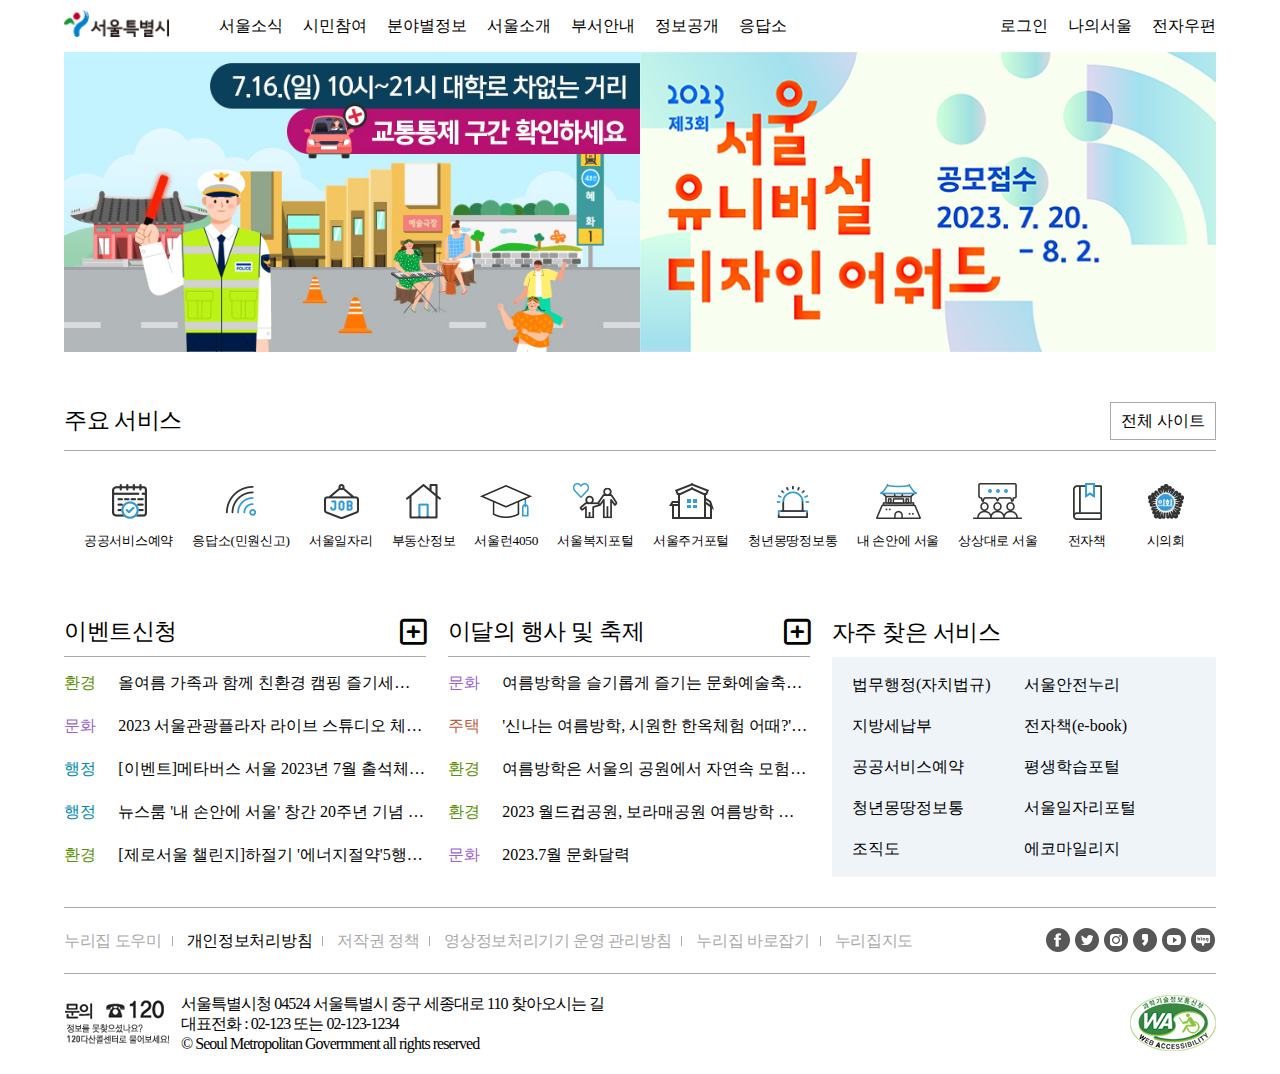
==== index.html @ 6531170d "study" ====
<!DOCTYPE html>
<html lang="ko">
<head>
    <meta charset="UTF-8">
    <meta name="viewport" content="width=device-width, initial-scale=1.0">
    <meta name="keywords" content="">
    <meta name="description" content="">
    <title>서울특별시</title>
    <link rel="stylesheet" href="https://cdnjs.cloudflare.com/ajax/libs/font-awesome/6.4.0/css/all.min.css">
    <link href="./styles/reset.css" rel="stylesheet">
    <link href="./styles/style.css" rel="stylesheet">
</head>
<body>
    <header>
        <div id="h_top">
            <div class="left">
                <h1><a href="#"><img src="./images/seoul.png" alt="서울특별시"></a></h1>
                <nav>
                    <ul>
                        <li><a href="#">서울소식</a></li>
                        <li><a href="#">시민참여</a></li>
                        <li><a href="#">분야별정보</a></li>
                        <li><a href="#">서울소개</a></li>
                        <li><a href="#">부서안내</a></li>
                        <li><a href="#">정보공개</a></li>
                        <li><a href="#">응답소</a></li>
                    </ul>
                </nav>
            </div>
            <ul class="right">
                <li><a href="http://127.0.0.1:5500/login.html">로그인</a></li>
                <li><a href="#">나의서울</a></li>
                <li><a href="#">전자우편</a></li>
            </ul>
        </div>
    </header>
    <main>
        <section class="visual">
            <div class="left">
                <a href="#" class="traffic_control">
                    <img src="./images/7a5fe57c68224102859d01e92ead7951.jpg" alt="7월 16일 일요일 10시부터 21시 대학로 차없는 거리 교통통제 구간 확인하세요">
                </a>
            </div>
            <div class="right">
                <a href="#" class="contest">
                    <img src="./images/d674161aad204ad8963666afa547f4c7.png" alt="2023 제3회 서울 유니버설 디자인 어워드 공모접수 2023년 7월 20일부터 8월 2일까지">
                </a>
            </div>
        </section>
        <section class="service">
            <div class="title">
                <h2>주요 서비스</h2>
                <a href="#" class="site">전체 사이트</a>
            </div>
            <div class="contents">
                <a href="#"><img src="./images/icon_service/icon_set_service_07.png" alt=""><span>공공서비스예약</span></a>
                <a href="#"><img src="./images/icon_service/icon_set_service_01.png" alt=""><span>응답소(민원신고)</span></a>
                <a href="#"><img src="./images/icon_service/icon_set_service_03.png" alt=""><span>서울일자리</span></a>
                <a href="#"><img src="./images/icon_service/icon_set_service_06.png" alt=""><span>부동산정보</span></a>
                <a href="#"><img src="./images/icon_service/icon_set_service_04.png" alt=""><span>서울런4050</span></a>
                <a href="#"><img src="./images/icon_service/icon_set_service_15.png" alt=""><span>서울복지포털</span></a>
                <a href="#"><img src="./images/icon_service/icon_set_service_14.png" alt=""><span>서울주거포털</span></a>
                <a href="#"><img src="./images/icon_service/icon_set_service_12.png" alt=""><span>청년몽땅정보통</span></a>
                <a href="#"><img src="./images/icon_service/icon_set_service_13.png" alt=""><span>내 손안에 서울</span></a>
                <a href="#"><img src="./images/icon_service/icon_set_service_02.png" alt=""><span>상상대로 서울</span></a>
                <a href="#"><img src="./images/icon_service/icon_set_service_16.png" alt=""><span>전자책</span></a>
                <a href="#"><img src="./images/icon_service/icon_set_service_11.png" alt=""><span>시의회</span></a>
            </div>
        </section>
        <section class="board">
            <div class="event">
                <div class="title">
                    <h2>이벤트신청</h2>
                    <a href="#" class="more"><i class="fa-regular fa-square-plus" title="더보기"></i></a>  
                </div>
                <div class="contents">
                    <a href="#">
                        <span class="environment">환경</span>
                        <span>올여름 가족과 함께 친환경 캠핑 즐기세요...13일부...</span>
                    </a>
                    <a href="#">
                        <span class="culture">문화</span>
                        <span>2023 서울관광플라자 라이브 스튜디오 체험 교육생...</span>
                    </a>
                    <a href="#">
                        <span class="administrative">행정</span>
                        <span>[이벤트]메타버스 서울 2023년 7월 출석체크 이벤트</span>
                    </a>
                    <a href="#">
                        <span class="administrative">행정</span>
                        <span>뉴스룸 '내 손안에 서울' 창간 20주년 기념 출석체크...</span>
                    </a>
                    <a href="#">
                        <span class="environment">환경</span>
                        <span>[제로서울 챌린지]하절기 '에너지절약'5행시 짓기...</span>
                    </a>
                </div>
            </div>
            <div class="festival">
                <div class="title">
                    <h2>이달의 행사 및  축제</h2>
                    <a href="#" class="more"><i class="fa-regular fa-square-plus" title="더보기"></i></a>  
                </div>
                <div class="contents">
                    <a href="#">
                        <span class="culture">문화</span>
                        <span>여름방학을 슬기롭게 즐기는 문화예술축제 10선 소개</span>
                    </a>
                    <a href="#">
                        <span class="housing">주택</span>
                        <span>'신나는 여름방학, 시원한 한옥체험 어때?' 2023 어...</span>
                    </a>
                    <a href="#">
                        <span class="environment">환경</span>
                        <span>여름방학은 서울의 공원에서 자연속 모험과 체험을...</span>
                    </a>
                    <a href="#">
                        <span class="environment">환경</span>
                        <span>2023 월드컵공원, 보라매공원 여름방학 프로그램...</span>
                    </a>
                    <a href="#">
                        <span class="culture">문화</span>
                        <span>2023.7월 문화달력</span>
                    </a>
                </div>
            </div>
            <div class="service">
                <div class="title">
                    <h2>자주 찾은 서비스</h2>
                </div>
                <div class="contents">
                    <a href="#">법무행정(자치법규)</a>
                    <a href="#">서울안전누리</a>
                    <a href="#">지방세납부</a>
                    <a href="#">전자책(e-book)</a>
                    <a href="#">공공서비스예약</a>
                    <a href="#">평생학습포털</a>
                    <a href="#">청년몽땅정보통</a>
                    <a href="#">서울일자리포털</a>
                    <a href="#">조직도</a>
                    <a href="#">에코마일리지</a>
                </div>
            </div>
        </section>
    </main>
    <footer>
        <div class="top">
            <div class="left">
                <a href="#">누리집 도우미</a>
                <a href="#">개인정보처리방침</a>
                <a href="#">저작권 정책</a>
                <a href="#">영상정보처리기기 운영 관리방침</a>
                <a href="#">누리집 바로잡기</a>
                <a href="#">누리집지도</a>
            </div>
            <div class="right">
                <a href="#">페이스북</a>
                <a href="#">트위터</a>
                <a href="#">인스타그램</a>
                <a href="#">카카오스토리</a>
                <a href="#">유튜브</a>
                <a href="#">네이버블로그</a>
            </div>
        </div>
        <div class="btm">
            <div class="left">
                <p><img src="./images/call.jpg" alt="문의 120"></p>
                <address>서울특별시청 04524 서울특별시 중구 세종대로 110 <a href="#">찾아오시는 길</a><br>
                    대표전화 : 02-123 또는 02-123-1234<br>
                    © Seoul Metropolitan Govermment all rights reserved</address>
            </div>
            <div class="right">
                <a href="#"><img src="./images/footer_mark_wah.png" alt="WA과학기술정보통신부"></a>
            </div>
        </div>
    </footer>
</body>
</html>
---- styles/style.css ----
/* all-layout */
header, main, footer {
    width:1152px; margin:0 auto;
}
header {}
header #h_top {
    height: 52px; 
    display: flex; flex-flow:row nowrap;
    justify-content:space-between; align-items:center; 
}
header #h_top .left {
    display: flex; flex-flow: row nowrap; gap:50px; 
}
header #h_top .left h1 {
    width: 105px; height: 27px; padding-top:10px;
}
header #h_top .left h1 a {}
header #h_top .left h1 a img {width: 100%;}
header #h_top .left nav {}
header #h_top .left nav ul {
    display: flex; flex-flow: row nowrap; gap:20px;
    
}
header #h_top .left nav ul li {line-height: 52px; }
header #h_top .left nav ul li a {}
header #h_top .left nav ul li a:hover {color:#2392e9;}
header #h_top .right {
    display: flex; flex-flow: row nowrap; gap:20px;
}
header #h_top .right li {}
header #h_top .right li a {}
header #h_top .right li a:hover {color:#2392e9;}
main {}
main .visual {
    height: 300px;
    display: flex; flex-flow: row nowrap;
}
main .visual .left {}
main .visual .left .traffic_control {}
main .visual .left .traffic_control img {width: 100%; height: 100%;}
main .visual .right {}
main .visual .right .contest {}
main .visual .right .contest img {width: 100%; height: 100%;}
/* 제목 디자인 그룹 */
main section .title {
    padding:50px 0 10px;
    border-bottom: 1px solid #aaa;
    display: flex; flex-flow: row nowrap; 
    justify-content: space-between; align-items:center;
} 
main section .title h2 {
    font-size:1.44rem; font-weight:500; letter-spacing:-0.02em;
}
main section .title .site {
    border:1px solid #aaa; padding:10px;
}
main section .title .more i {font-size:30px;}
main .service {}
main .service .title {}
main .service .title h2 {}
main .service .title a {}
main .service .contents {
    padding:20px; text-align:center;
    display: flex; flex-flow: row nowrap; 
    justify-content: space-between; align-items: center;}
main .service .contents a {}
main .service .contents a img {}
main .service .contents a span {
    font-size:0.833rem; letter-spacing: -0.02em; 
    text-align: center; display: block;
}
main .board {overflow:hidden;}
/* 공통 그룹 */
main .board > div {
    width:calc(33.33% - 22px); float: left;
}
main .board > div .title {height: 90px;}
main .board .event {}
main .board .festival {margin:0 22px;}
main .board .service {width:33.33%;}
/* 게시판 카테고리 */
main .board div .contents a .administrative {color:#028ab6;}
main .board div .contents a .environment {color:#599100;}
main .board div .contents a .housing {color:#c35c3c;}
main .board div .contents a .culture {color:#9b64d3;}
/* 공통 내용 */
main .board .event .contents,
main .board .festival .contents {margin-top:17px;}
main .board .event .contents a,
main .board .festival .contents a {
    display:block; margin-bottom: 25px; overflow: hidden;
}
main .board .event .contents a:last-child,
main .board .festival .contents a:last-child {margin-bottom:0;}
main .board .event .contents a span,
main .board .festival .contents a span {padding:1px 0;}
main .board .event .contents a span:first-child,
main .board .festival .contents a span:first-child {
    margin-right: 10px; float:left;
}
main .board .event .contents a span:last-child,
main .board .festival .contents a span:last-child {
    white-space:nowrap; 
    text-overflow: ellipsis; 
    overflow: hidden; 
    float:right; width:85%;
}
main .board .event {}
main .board .event .title {}
main .board .event .title h2 {}
main .board .event .title .more {}
main .board .event .title .more .fa-square-plus {}
main .board .event .contents {}
main .board .event .contents a {}
main .board .event .contents a span {}
main .board .event .contents a .environment {}
main .board .event .contents a .culture {}
main .board .event .contents a .administrative {}
main .board .festival {}
main .board .festival .title {}
main .board .festival .title h2 {}
main .board .festival .title .more {}
main .board .festival .title .more .fa-square-plus {}
main .board .festival .contents {}
main .board .festival .contents a {}
main .board .festival .contents a span {}
main .board .festival .contents a .housing {}
main .board .festival .contents a .culture {}
main .board .festival .contents a .environment {}
main .board .service {}
main .board .service .title {border: 0;}
main .board .service .title h2 {}
main .board .service .contents {
    background-color: #eff4f8;
    display: flex; flex-flow: wrap;
}
main .board .service .contents a {
    width:50%; text-align:left; margin-bottom:25px;
}
main .board .service .contents a:nth-last-child(2),
main .board .service .contents a:last-child {margin-bottom: 0;}
footer {}
footer .top {
    display: flex; flex-flow: row nowrap;
    justify-content: space-between; align-items: center;
    border:1px solid #aaa; margin-top:30px;
    border-left: 0; border-right: 0; padding:20px 0;
}
footer .top .left {}
footer .top .left a {color:#aaa; letter-spacing:-0.02em;}
footer .top .left a:nth-child(2) {color:#000;}
footer .top .left a::after {
    content:''; width:1px; height:10px;
    background:#aaa; display:inline-block;
    margin:0 10px;
}
footer .top .left a:last-child::after {display:none;}
footer .top .right {}
footer .top .right a {
    background: no-repeat;
    width:25px; height:25px;
    display: inline-block; text-indent: -9999px;
}
footer .top .right a:first-child {background-image:url(../images/icon_sns2/icon_set_sns_02.png);}
footer .top .right a:first-child:hover {background-image:url(../images/icon_sns2/icon_set_sns_09.png);}
footer .top .right a:nth-child(2) {background-image:url(../images/icon_sns2/icon_set_sns_03.png);}
footer .top .right a:nth-child(2):hover {background-image:url(../images/icon_sns2/icon_set_sns_10.png);}
footer .top .right a:nth-child(3) {background-image:url(../images/icon_sns2/icon_set_sns_04.png);}
footer .top .right a:nth-child(3):hover {background-image:url(../images/icon_sns2/icon_set_sns_11.png);}
footer .top .right a:nth-child(4) {background-image:url(../images/icon_sns2/icon_set_sns_05.png);}
footer .top .right a:nth-child(4):hover {background-image:url(../images/icon_sns2/icon_set_sns_12.png);}
footer .top .right a:nth-child(5) {background-image:url(../images/icon_sns2/icon_set_sns_06.png);}
footer .top .right a:nth-child(5):hover {background-image:url(../images/icon_sns2/icon_set_sns_13.png);}
footer .top .right a:last-child {background-image:url(../images/icon_sns2/icon_set_sns_07.png);}
footer .top .right a:last-child:hover {background-image:url(../images/icon_sns2/icon_set_sns_14.png);}
footer .btm {
    display: flex; flex-flow: row nowrap;
    justify-content: space-between; align-items: center; margin:20px 0;
}
footer .btm .left {
    display: flex; flex-flow: row nowrap;
    justify-content: center; align-items: center;
}
footer .btm .left p {padding-right: 10px;}
footer .btm .left p img {}
footer .btm .left address {line-height:20px; letter-spacing:-0.06em;}
footer .btm .right {}
footer .btm .right a {}
footer .btm .right a img {}
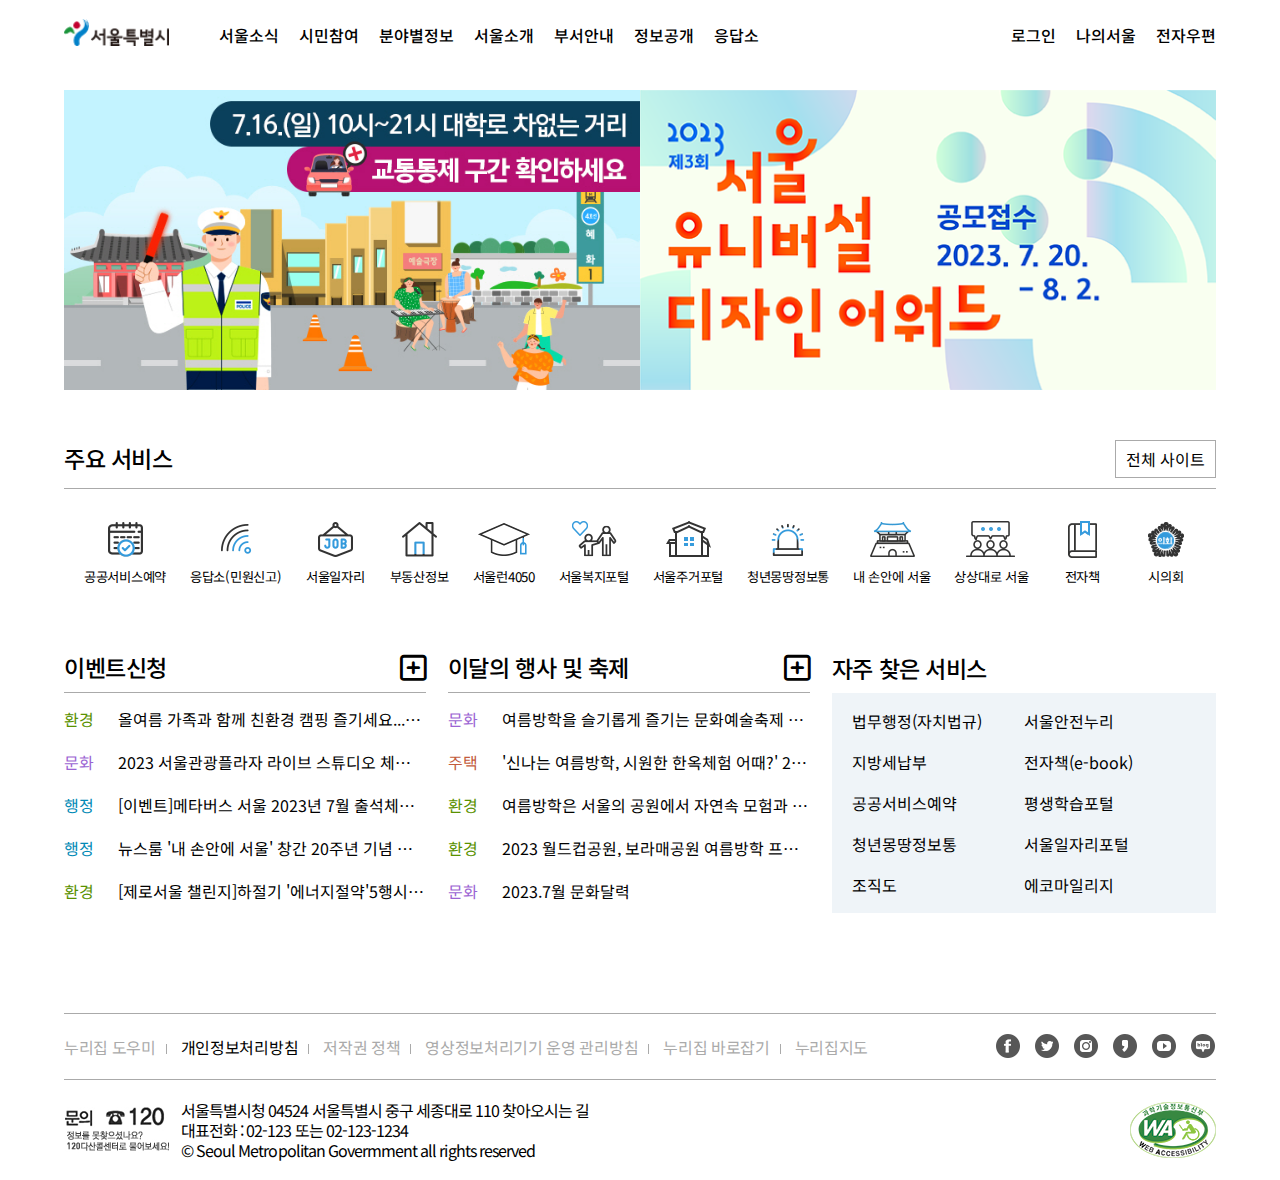
==== commit e901f629: "css" ====
--- a/index.html
+++ b/index.html
@@ -6,6 +6,12 @@
     <meta name="keywords" content="">
     <meta name="description" content="">
     <title>서울특별시</title>
+    <!-- favicon -->
+    <!-- font -->
+    <link rel="preconnect" href="https://fonts.googleapis.com">
+    <link rel="preconnect" href="https://fonts.gstatic.com" crossorigin>
+    <link href="https://fonts.googleapis.com/css2?family=Noto+Sans+KR:wght@400;500;700&display=swap" rel="stylesheet">
+    <!-- style -->
     <link rel="stylesheet" href="https://cdnjs.cloudflare.com/ajax/libs/font-awesome/6.4.0/css/all.min.css">
     <link href="./styles/reset.css" rel="stylesheet">
     <link href="./styles/style.css" rel="stylesheet">
@@ -28,7 +34,7 @@
                 </nav>
             </div>
             <ul class="right">
-                <li><a href="http://127.0.0.1:5500/login.html">로그인</a></li>
+                <li><a href="./login.html">로그인</a></li>
                 <li><a href="#">나의서울</a></li>
                 <li><a href="#">전자우편</a></li>
             </ul>
--- a/styles/style.css
+++ b/styles/style.css
@@ -4,7 +4,7 @@
 }
 header {}
 header #h_top {
-    height: 52px; 
+    height: 70px; 
     display: flex; flex-flow:row nowrap;
     justify-content:space-between; align-items:center; 
 }
@@ -22,15 +22,15 @@
     
 }
 header #h_top .left nav ul li {line-height: 52px; }
-header #h_top .left nav ul li a {}
+header #h_top .left nav ul li a {font-weight: 500;}
 header #h_top .left nav ul li a:hover {color:#2392e9;}
 header #h_top .right {
     display: flex; flex-flow: row nowrap; gap:20px;
 }
 header #h_top .right li {}
-header #h_top .right li a {}
+header #h_top .right li a {font-weight: 500;}
 header #h_top .right li a:hover {color:#2392e9;}
-main {}
+main {margin-top: 20px;}
 main .visual {
     height: 300px;
     display: flex; flex-flow: row nowrap;
@@ -139,7 +139,7 @@
 }
 main .board .service .contents a:nth-last-child(2),
 main .board .service .contents a:last-child {margin-bottom: 0;}
-footer {}
+footer {margin-top: 100px;}
 footer .top {
     display: flex; flex-flow: row nowrap;
     justify-content: space-between; align-items: center;
@@ -160,6 +160,7 @@
     background: no-repeat;
     width:25px; height:25px;
     display: inline-block; text-indent: -9999px;
+    margin-left:10px;
 }
 footer .top .right a:first-child {background-image:url(../images/icon_sns2/icon_set_sns_02.png);}
 footer .top .right a:first-child:hover {background-image:url(../images/icon_sns2/icon_set_sns_09.png);}
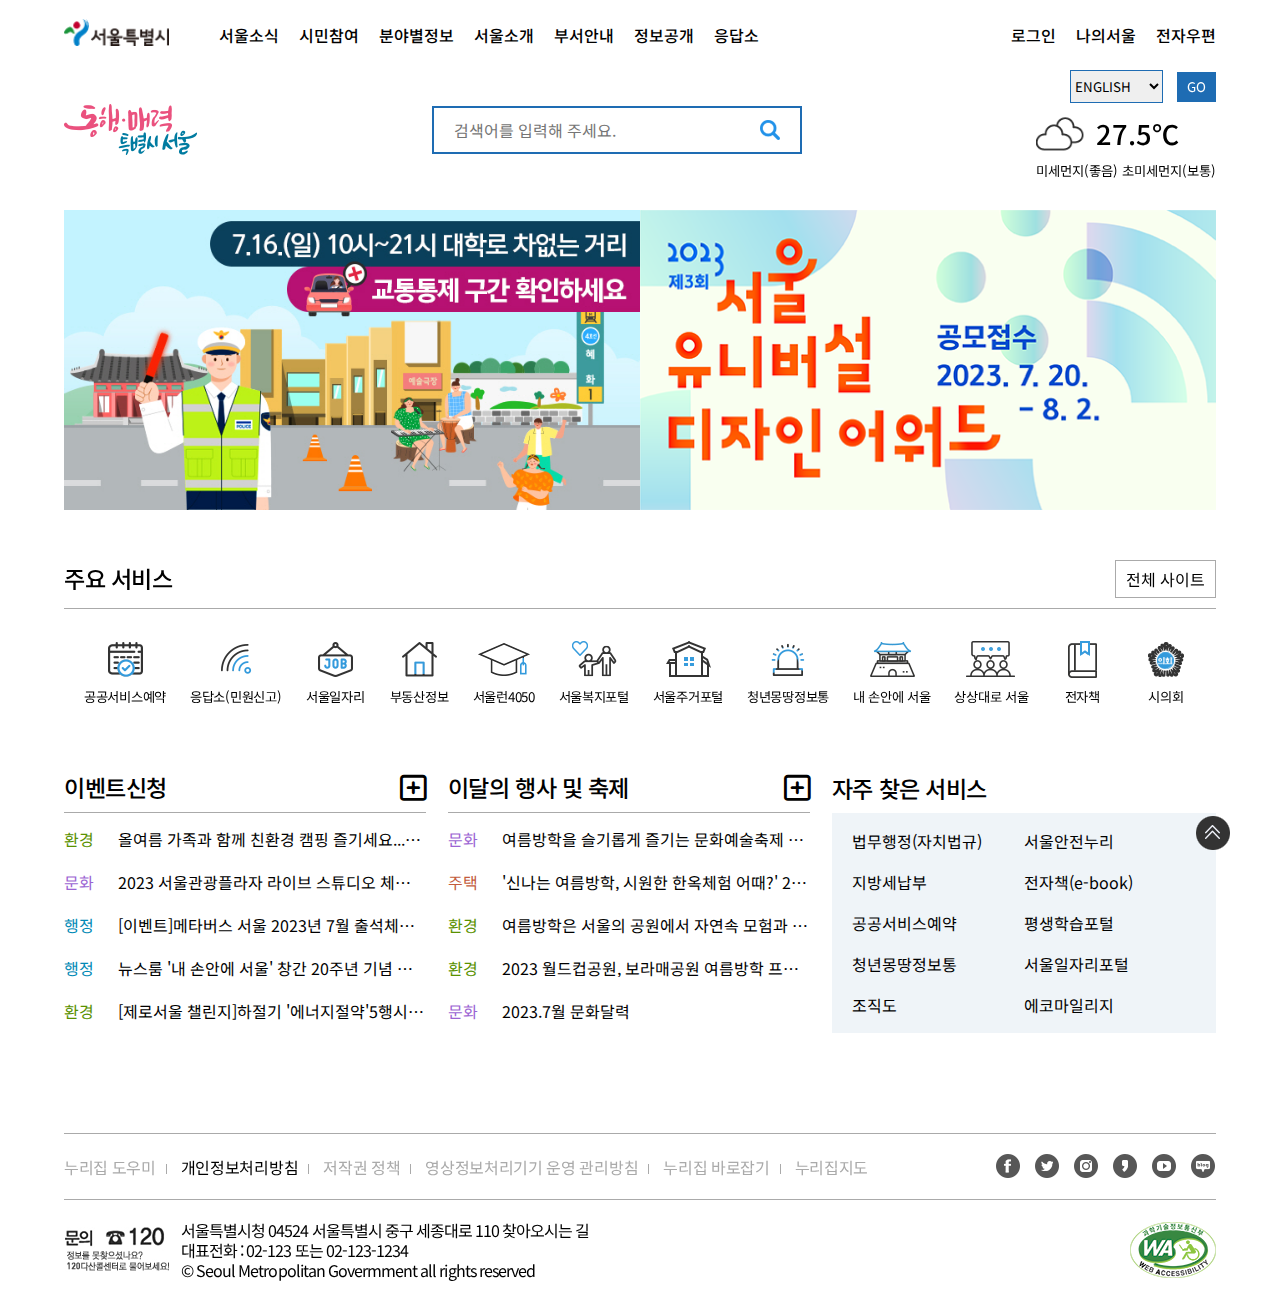
==== commit 6d496a02: "header" ====
--- a/index.html
+++ b/index.html
@@ -7,6 +7,8 @@
     <meta name="description" content="">
     <title>서울특별시</title>
     <!-- favicon -->
+    <link rel="shortcut icon" href="./images/favicon.ico" type="image/x-icon">
+    <link rel="icon" href="./images/favicon.ico" type="image/x-icon">
     <!-- font -->
     <link rel="preconnect" href="https://fonts.googleapis.com">
     <link rel="preconnect" href="https://fonts.gstatic.com" crossorigin>
@@ -17,6 +19,8 @@
     <link href="./styles/style.css" rel="stylesheet">
 </head>
 <body>
+    <!-- 팝업요소 -->
+    <a href="#" id="top"><img src="./images/btn_top.png" alt=""></a>
     <header>
         <div id="h_top">
             <div class="left">
@@ -38,6 +42,32 @@
                 <li><a href="#">나의서울</a></li>
                 <li><a href="#">전자우편</a></li>
             </ul>
+        </div>
+        <div id="h_btm">
+            <h1><a href="#"><img src="./images/seoul-slogan.png" alt="동행·매력 특별시서울"></a></h1>
+            <form action="#" method="get" id="search_frm">
+                <fieldset>
+                    <legend class="skip">검색양식</legend>
+                    <input type="search" autofocus name="search_txt" placeholder="검색어를 입력해 주세요.">
+                    <button type="submit" id="search_btn"><img src="./images/search.png" alt="검색"></button>
+                </fieldset>
+            </form>
+            <div class="right">
+                <form action="#" method="get" id="langfrm">
+                    <fieldset>
+                        <legend class="skip">언어선택양식</legend>
+                        <select name="lang_g">
+                            <option value="en">ENGLISH</option>
+                            <option value="ko">KOREAN</option>
+                        </select>
+                        <button type="submit" id="lang_btn">GO</button>
+                    </fieldset>
+                </form>
+                <div class="weather">
+                    <p class="current_weather"><img src="./images/weathericon.png" alt="흐림"><em>27.5℃</em></p>
+                    <p class="current_dust">미세먼지(좋음) 초미세먼지(보통)</p>
+                </div>
+            </div>
         </div>
     </header>
     <main>
--- a/styles/style.css
+++ b/styles/style.css
@@ -1,7 +1,15 @@
+body, html {scroll-behavior:smooth;}
 /* all-layout */
 header, main, footer {
     width:1152px; margin:0 auto;
 }
+/* popup */
+#top {
+    position:fixed; right:50px; bottom:50px;
+    width:34px; height:34px;
+}
+#top img {width:100%}
+/* header */
 header {}
 header #h_top {
     height: 70px; 
@@ -30,6 +38,82 @@
 header #h_top .right li {}
 header #h_top .right li a {font-weight: 500;}
 header #h_top .right li a:hover {color:#2392e9;}
+header #h_btm {
+    /* background:pink; */
+    height: 120px;
+    display: flex;
+    justify-content:space-between;
+    align-items: center;
+}
+header #h_btm h1 {}
+header #h_btm h1 a {}
+header #h_btm h1 a img {width: 100%;}
+header #h_btm #search_frm {
+    width: 370px;
+    border: 2px solid #1e6cb3;
+    padding: 10px 20px 0;
+    /* display: flex; */
+}
+header #h_btm #search_frm fieldset {
+    display: flex;
+    justify-content: space-between;
+    margin-bottom:10px;
+}
+header #h_btm #search_frm fieldset input {
+    width: calc(100% - 20px);
+}
+header #h_btm #search_frm fieldset #search_btn {
+    width: 20px;
+    background: none;
+    cursor: pointer;
+}
+header #h_btm #search_frm fieldset #search_btn img {width: 100%;}
+header #h_btm .right {
+    height: 120px;
+}
+header #h_btm .right #langfrm {
+    text-align: right;
+}
+header #h_btm .right #langfrm fieldset {}
+header #h_btm .right #langfrm fieldset select {
+    font-size: 0.833rem;
+    width: 93px;
+    padding: 5px 0;
+    border: 1px solid #1e6cb3;
+}
+header #h_btm .right #langfrm fieldset select option {
+    font-size: 0.833rem;
+}
+header #h_btm .right #langfrm fieldset #lang_btn {
+    width: 39px; height: 30px;
+    margin-left: 10px;
+    font-size: 0.833rem;
+    background: #1e6cb3;
+    color:#fff;
+    border: 0;
+    cursor: pointer;
+}
+header #h_btm .right .weather {
+    /* height: 60px; */
+}
+header #h_btm .right .weather .current_weather {
+    width: 50px;
+    display: flex;
+    align-items: center;
+    margin: 10px 0;
+}
+header #h_btm .right .weather .current_weather img {
+    width: 100%;
+}
+header #h_btm .right .weather .current_weather em {
+    font-size: 1.7rem; font-weight: 500;
+    margin-left: 10px;
+}
+header #h_btm .right .weather .current_dust {
+    font-size: 0.833rem;
+}
+
+/* main */
 main {margin-top: 20px;}
 main .visual {
     height: 300px;
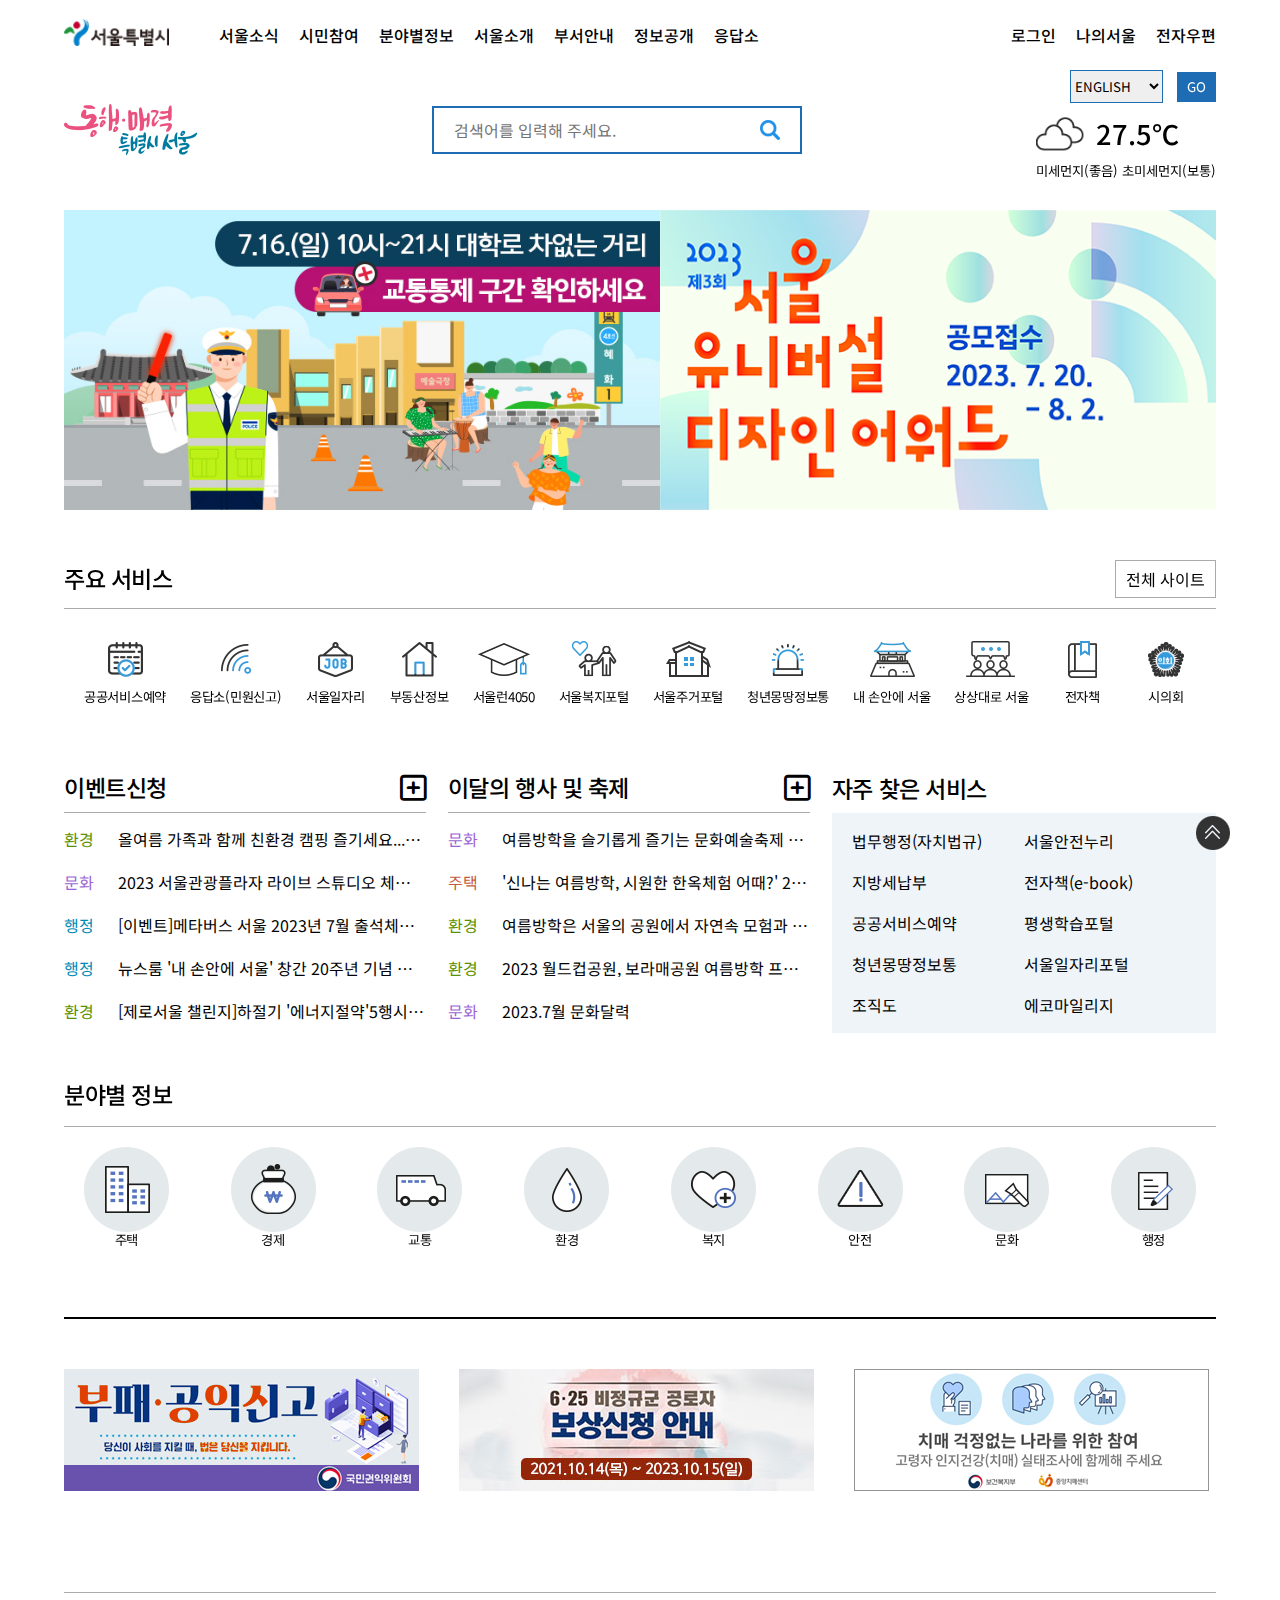
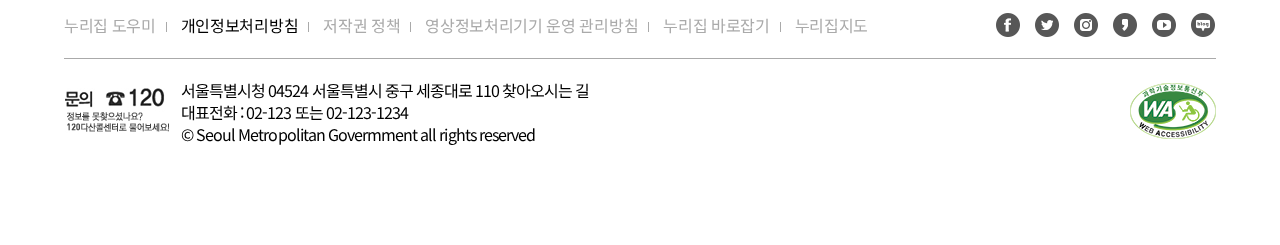
==== commit 6d905177: "slide" ====
--- a/index.html
+++ b/index.html
@@ -6,6 +6,8 @@
     <meta name="keywords" content="">
     <meta name="description" content="">
     <title>서울특별시</title>
+    <!-- slide -->
+    <link rel="stylesheet" href="https://cdn.jsdelivr.net/npm/swiper@10/swiper-bundle.min.css"/>
     <!-- favicon -->
     <link rel="shortcut icon" href="./images/favicon.ico" type="image/x-icon">
     <link rel="icon" href="./images/favicon.ico" type="image/x-icon">
@@ -73,9 +75,17 @@
     <main>
         <section class="visual">
             <div class="left">
-                <a href="#" class="traffic_control">
-                    <img src="./images/7a5fe57c68224102859d01e92ead7951.jpg" alt="7월 16일 일요일 10시부터 21시 대학로 차없는 거리 교통통제 구간 확인하세요">
-                </a>
+                <div class="slide">
+                    <a href="#" class="traffic_control">
+                        <img src="./images/7a5fe57c68224102859d01e92ead7951.jpg" alt="7월 16일 일요일 10시부터 21시 대학로 차없는 거리 교통통제 구간 확인하세요">
+                    </a>
+                    <a href="#" class="culter">
+                        <img src="./images/banner002.jpg" alt="365일 문화가 가득한 곳, 온라인 문화일번지 서울문화포털">
+                    </a>
+                    <a href="#" class="house">
+                        <img src="./images/banner003.png" alt="2023 서울도시건축센터 체험 프로그램 나의집 만들기 심화반">
+                    </a>
+                </div>
             </div>
             <div class="right">
                 <a href="#" class="contest">
@@ -178,6 +188,33 @@
                 </div>
             </div>
         </section>
+        <section class="service service2">
+            <div class="title">
+                <h2>분야별 정보</h2>
+            </div>
+            <div class="contents">
+                <a href="#"><img src="./images/icon_service2/icon_house.png" alt=""><span>주택</span></a>
+                <a href="#"><img src="./images/icon_service2/icon_economy.png" alt=""><span>경제</span></a>
+                <a href="#"><img src="./images/icon_service2/icon_traffic.png" alt=""><span>교통</span></a>
+                <a href="#"><img src="./images/icon_service2/icon_environment.png" alt=""><span>환경</span></a>
+                <a href="#"><img src="./images/icon_service2/icon_welfare.png" alt=""><span>복지</span></a>
+                <a href="#"><img src="./images/icon_service2/icon_safty.png" alt=""><span>안전</span></a>
+                <a href="#"><img src="./images/icon_service2/icon_culture.png" alt=""><span>문화</span></a>
+                <a href="#"><img src="./images/icon_service2/icon_work.png" alt=""><span>행정</span></a>
+            </div>
+        </section>
+        <div class="swiper">
+            <div class="swiper-wrapper">
+                <div class="swiper-slide slide1"><a href="#"><img src="./images/icon_slide/slide001.jpg" alt=""></a></div>
+                <div class="swiper-slide slide2"><a href="#"><img src="./images/icon_slide/slide002.jpg" alt=""></a></div>
+                <div class="swiper-slide slide3"><a href="#"><img src="./images/icon_slide/slide003.jpg" alt=""></a></div>
+                <div class="swiper-slide slide4"><a href="#"><img src="./images/icon_slide/slide004.jpg" alt=""></a></div>
+                <div class="swiper-slide slide5"><a href="#"><img src="./images/icon_slide/slide005.jpg" alt=""></a></div>
+                <div class="swiper-slide slide6"><a href="#"><img src="./images/icon_slide/slide006.jpg" alt=""></a></div>
+                <div class="swiper-slide slide7"><a href="#"><img src="./images/icon_slide/slide007.jpg" alt=""></a></div>
+                <div class="swiper-slide slide8"><a href="#"><img src="./images/icon_slide/slide008.jpg" alt=""></a></div>
+            </div>
+        </div>
     </main>
     <footer>
         <div class="top">
@@ -210,5 +247,30 @@
             </div>
         </div>
     </footer>
+    <script src="https://cdnjs.cloudflare.com/ajax/libs/jquery/3.7.0/jquery.min.js"></script>
+    <script src="https://cdn.jsdelivr.net/npm/swiper@10/swiper-bundle.min.js"></script>
+    <script>
+        // $('.visual .left a').hide()
+        let count = 0
+        setInterval(function(){
+            count++
+            if(count>2){count=0}
+            let total = count * 300
+            console.log(total)
+            $('.visual .slide').css('transform',`translateY(-${total}px)`)
+        },3000)
+
+        // slide
+        const swiper = new Swiper('.swiper', {
+            slidesPerView: 3,
+            spaceBetween: 33,
+            loop:true,
+            autoplay: {
+                delay: 3000,
+                disableOnInteraction: false,
+            },
+            speed:500,
+        })
+    </script>
 </body>
 </html>--- a/styles/style.css
+++ b/styles/style.css
@@ -119,9 +119,17 @@
     height: 300px;
     display: flex; flex-flow: row nowrap;
 }
-main .visual .left {}
-main .visual .left .traffic_control {}
-main .visual .left .traffic_control img {width: 100%; height: 100%;}
+main .visual .left {
+    width: 55%;
+    overflow: hidden;
+}
+main .visual .left .slide {
+    transition: all 0.5s;
+}
+main .visual .left div,
+main .visual .left div a {line-height: 0;}
+main .visual .left .slide a {}
+main .visual .left .slide a img {width: 100%; height: 300px;}
 main .visual .right {}
 main .visual .right .contest {}
 main .visual .right .contest img {width: 100%; height: 100%;}
@@ -223,7 +231,34 @@
 }
 main .board .service .contents a:nth-last-child(2),
 main .board .service .contents a:last-child {margin-bottom: 0;}
-footer {margin-top: 100px;}
+main .service2 .title h2 {
+    margin-bottom: 10px;
+}
+
+/* slide */
+main .swiper {
+    margin-top: 50px;
+    border-top: 2px solid #000;
+}
+main .swiper .swiper-wrapper {}
+main .swiper .swiper-wrapper .swiper-slide {
+    padding-top: 50px;
+}
+main .swiper .swiper-wrapper .swiper-slide > a {
+    display: block;
+    width: 355px;
+}
+main .swiper .swiper-wrapper .swiper-slide > a img {width: 100%;}
+main .swiper .swiper-wrapper .slide1 {}
+main .swiper .swiper-wrapper .slide2 {}
+main .swiper .swiper-wrapper .slide3 {}
+main .swiper .swiper-wrapper .slide4 {}
+main .swiper .swiper-wrapper .slide5 {}
+main .swiper .swiper-wrapper .slide6 {}
+main .swiper .swiper-wrapper .slide7 {}
+main .swiper .swiper-wrapper .slide8 {}
+
+footer {margin-top: 100px; margin-bottom: 100px;}
 footer .top {
     display: flex; flex-flow: row nowrap;
     justify-content: space-between; align-items: center;
@@ -268,7 +303,7 @@
 }
 footer .btm .left p {padding-right: 10px;}
 footer .btm .left p img {}
-footer .btm .left address {line-height:20px; letter-spacing:-0.06em;}
+footer .btm .left address {line-height:22px; letter-spacing:-0.06em;}
 footer .btm .right {}
 footer .btm .right a {}
 footer .btm .right a img {}